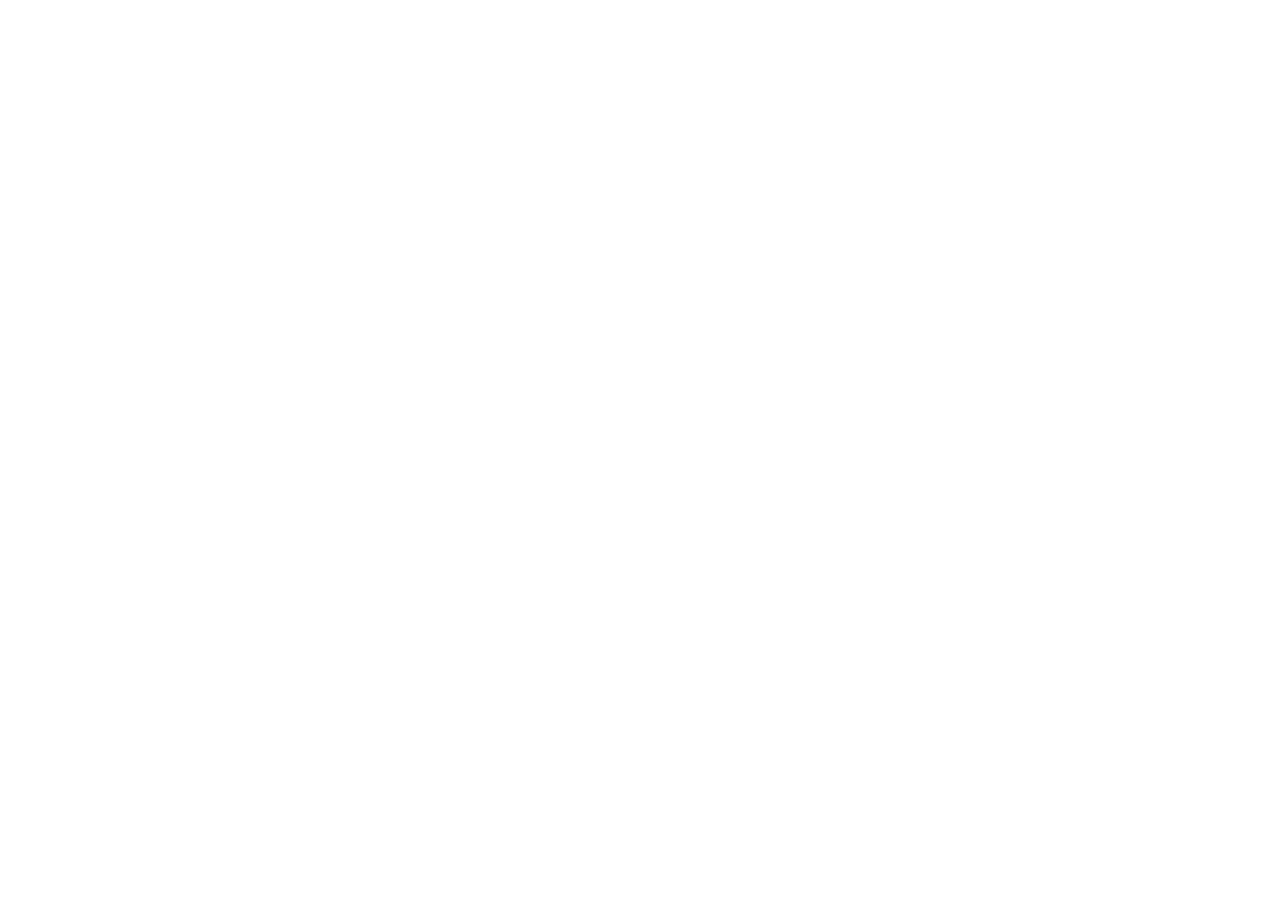
==== index.html @ 7c3a26f7 "start" ====
<!DOCTYPE html>
<html lang="en">
<head>
   <meta charset="UTF-8">
   <meta name="viewport" content="width=device-width, initial-scale=1.0">
   <title>Document</title>
</head>
<body>
   
</body>
</html>
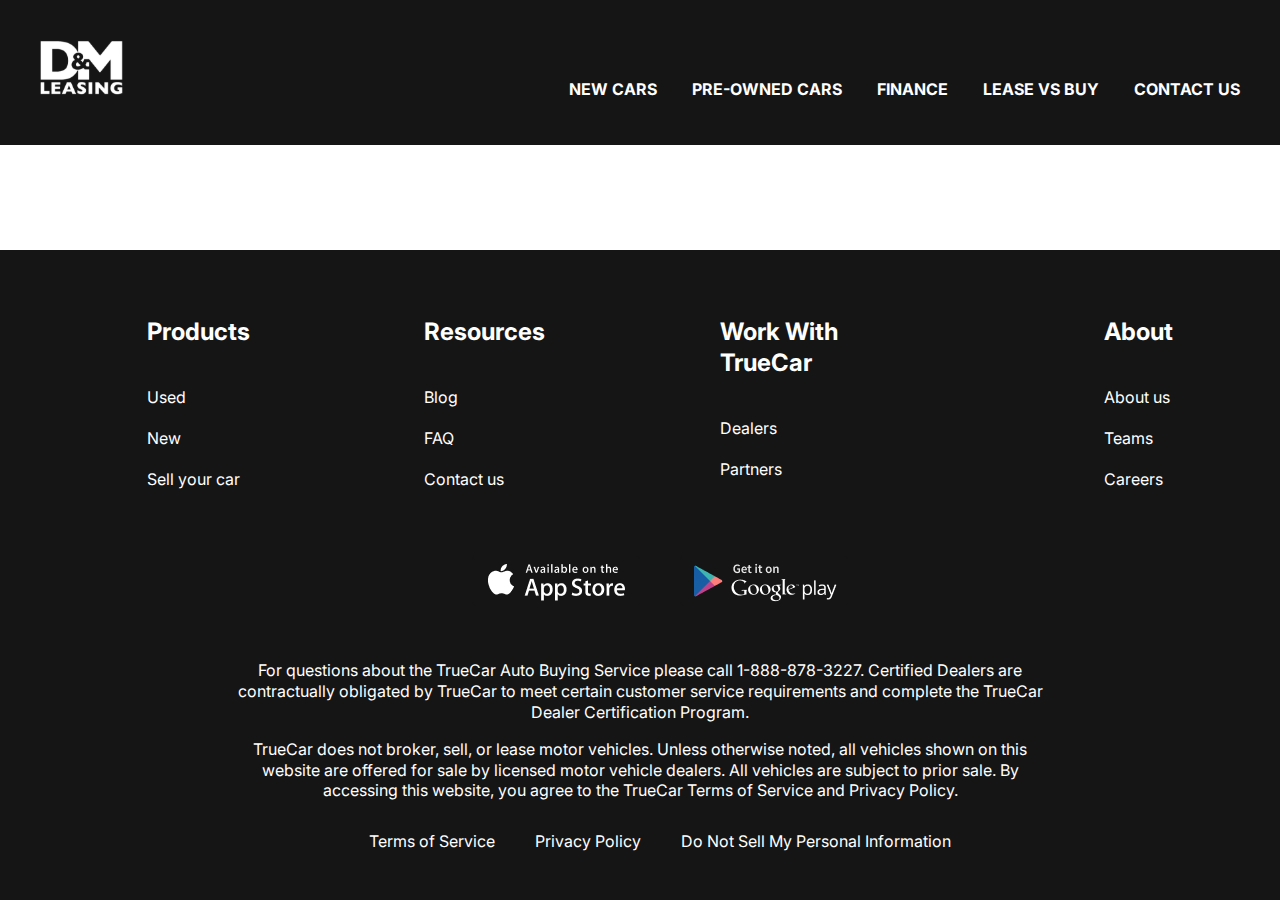
==== commit cb561e6d: "header and footer" ====
--- a/index.html
+++ b/index.html
@@ -3,9 +3,103 @@
 <head>
    <meta charset="UTF-8">
    <meta name="viewport" content="width=device-width, initial-scale=1.0">
-   <title>Document</title>
+   <link rel="preconnect" href="https://fonts.googleapis.com">
+<link rel="preconnect" href="https://fonts.gstatic.com" crossorigin>
+<link href="https://fonts.googleapis.com/css2?family=Inter:ital,opsz,wght@0,14..32,700;1,14..32,700&display=swap" rel="stylesheet">
+      <link rel="stylesheet" href="css/normalize.css">
+      <link rel="stylesheet" href="css/style.css">
+   <title>Car</title>
 </head>
 <body>
+
+   <div class="wrapper">
+      <header class="header header__main">
+         <div class="container">
+            <div class="header__inner">
+               <a href="#" class="logo">
+                  <img src="images/logo.svg" alt="" class="logo__img">
+               </a>
+               <nav class="menu">
+                  <ul class="menu__list">
+                     <li class="menu__list--item">
+                        <a href="" class="menu__list--link">NEW CARS</a>
+                     </li>
+                     <li class="menu__list--item">
+                        <a href="" class="menu__list--link">PRE-OWNED CARS</a>
+                     </li>
+                     <li class="menu__list--item">
+                        <a href="" class="menu__list--link">FINANCE</a>
+                     </li>
+                     <li class="menu__list--item">
+                        <a href="" class="menu__list--link">LEASE VS BUY</a>
+                     </li>
+                     <li class="menu__list--item">
+                        <a href="" class="menu__list--link">CONTACT US</a>
+                     </li>
+                  </ul>
+               </nav>
+            </div>
+         </div>
+      </header>
+      <main class="main"></main>
+      <footer class="footer">
+         <div class="container">
+            <nav class="footer__menu">
+               <ul class="footer__menu--list">
+                  <li class="footer__menu--item">
+                     <p class="footer__menu--title">Products</p>
+                  </li>
+                  <li class="footer__menu--item"><a href="" class="footer__menu--link">Used</a></li>
+                  <li class="footer__menu--item"><a href="" class="footer__menu--link">New</a></li>
+                  <li class="footer__menu--item"><a href="" class="footer__menu--link">Sell your car</a></li>
+               </ul>
+               <ul class="footer__menu--list">
+                  <li class="footer__menu--item"><p class="footer__menu--title">Resources</p></li>
+                  <li class="footer__menu--item"><a href="" class="footer__menu--link">Blog</a></li>
+                  <li class="footer__menu--item"><a href="" class="footer__menu--link">FAQ</a></li>
+                  <li class="footer__menu--item"><a href="" class="footer__menu--link">Contact us</a></li>
+               </ul>
+               <ul class="footer__menu--list">
+                  <li class="footer__menu--item">
+                     <p class="footer__menu--title">Work With TrueCar</p>
+                  </li>
+                  <li class="footer__menu--item"><a href="" class="footer__menu--link">Dealers</a></li>
+                  <li class="footer__menu--item"><a href="" class="footer__menu--link">Partners</a></li>
+               </ul>
+               <ul class="footer__menu--list">
+                  <li class="footer__menu--item"><p class="footer__menu--title">About</p></li>
+                  <li class="footer__menu--item"><a href="" class="footer__menu--link">About us</a></li>
+                  <li class="footer__menu--item"><a href="" class="footer__menu--link">Teams</a></li>
+                  <li class="footer__menu--item"><a href="" class="footer__menu--link">Careers</a></li>
+               </ul>
+            </nav>
+            <ul class="app__links">
+               <li class="app__item">
+                  <a href="" class="app__item--links">
+                     <img class="app__item--img" src="images/Aple.png" alt="">
+                  </a>
+               </li>
+               <li class="app__item">
+                  <a href="" class="app__item--links">
+                     <img class="app__item--img" src="images/GooglePlay.png" alt="">
+                  </a>
+               </li>
+            </ul>
+            <div class="footer__copy">
+               <p class="footer__copy--text">For questions about the TrueCar Auto Buying Service please call 1-888-878-3227.
+                  Certified Dealers are contractually obligated by TrueCar to meet certain customer service requirements and complete the TrueCar Dealer Certification Program.</p>
+               <p class="footer__copy--text">TrueCar does not broker, sell, or lease motor vehicles. Unless otherwise noted, all vehicles shown on this website are offered for sale by licensed motor vehicle dealers. All vehicles are subject to prior sale. By accessing this website, you agree to the TrueCar Terms of Service and Privacy Policy.</p>
+            </div>
+            <nav class="copy__nav">
+               <ul class="copy__nav--list">
+                  <li class="copy__nav--item"><a href="" class="nav__item--links">Terms of Service</a></li>
+                  <li class="copy__nav--item"><a href="" class="nav__item--links">Privacy Policy</a></li>
+                  <li class="copy__nav--item"><a href="" class="nav__item--links">Do Not Sell My Personal Information</a></li>
+               </ul>
+            </nav>
+         </div>
+      </footer>
+   </div>
    
 </body>
 </html>--- a/css/style.css
+++ b/css/style.css
@@ -0,0 +1,127 @@
+html {
+   box-sizing: border-box;
+}
+
+*,
+*::after,
+*::before {
+   box-sizing: inherit;
+}
+
+html,
+body {
+   height: 100%;
+}
+
+.wrapper{
+   min-height: 100%;
+   display: flex;
+   flex-direction: column;
+}
+
+a {
+   text-decoration: none;
+   color: inherit;
+}
+
+li {
+   list-style: none;
+}
+
+.header {
+   background-color: #151515;
+   /* background-image: url(../images/header.jpg);
+   height: 100vh; */
+}
+
+.header__main {
+/* background-color: transparent; */
+}
+
+.container {
+   max-width: 1220px;
+   margin: 0 auto;
+   padding: 0 10px;
+}
+
+body {
+   font-family: "Inter", serif;
+   font-size: 16px;
+   font-weight: 400;
+   line-height: 1.3;
+}
+
+.header__inner {
+   display: flex;
+   justify-content: space-between;
+   align-items: flex-end;
+   padding-top: 40px;
+   padding-bottom: 45px;
+}
+
+
+.menu__list {
+   display: flex;
+   gap: 35px;
+   margin-bottom: 0;
+
+}
+
+.menu__list--link {
+   color: #fff;
+   text-transform: uppercase;
+   font-weight: 700;
+
+}
+
+
+.footer{
+   background-color: #151515;
+   padding: 50px 0 32px;
+   color: #fff;
+}
+
+.footer__menu{
+   display: flex;
+   justify-content: space-around;
+   margin-bottom: 50px;
+}
+
+.footer__menu--list {
+   max-width: 250px;
+}
+
+.footer__menu--item + .footer__menu--item {
+padding-top: 20px;
+}
+
+.footer__menu--title{
+font-size: 24px;
+font-weight: 700;
+padding-bottom: 20px;
+margin: 0;
+}
+
+.app__links{
+   display: flex;
+   justify-content: center;
+   gap: 40px;
+   margin-bottom: 50px;
+}
+
+.footer__copy{
+   max-width: 806px;
+   margin: 0 auto 30px;
+   text-align: center;
+}
+
+.copy__nav--list{
+   display: flex;
+   justify-content: center;
+   gap: 40px;
+}
+
+.main{
+   flex-grow: 1;
+}
+
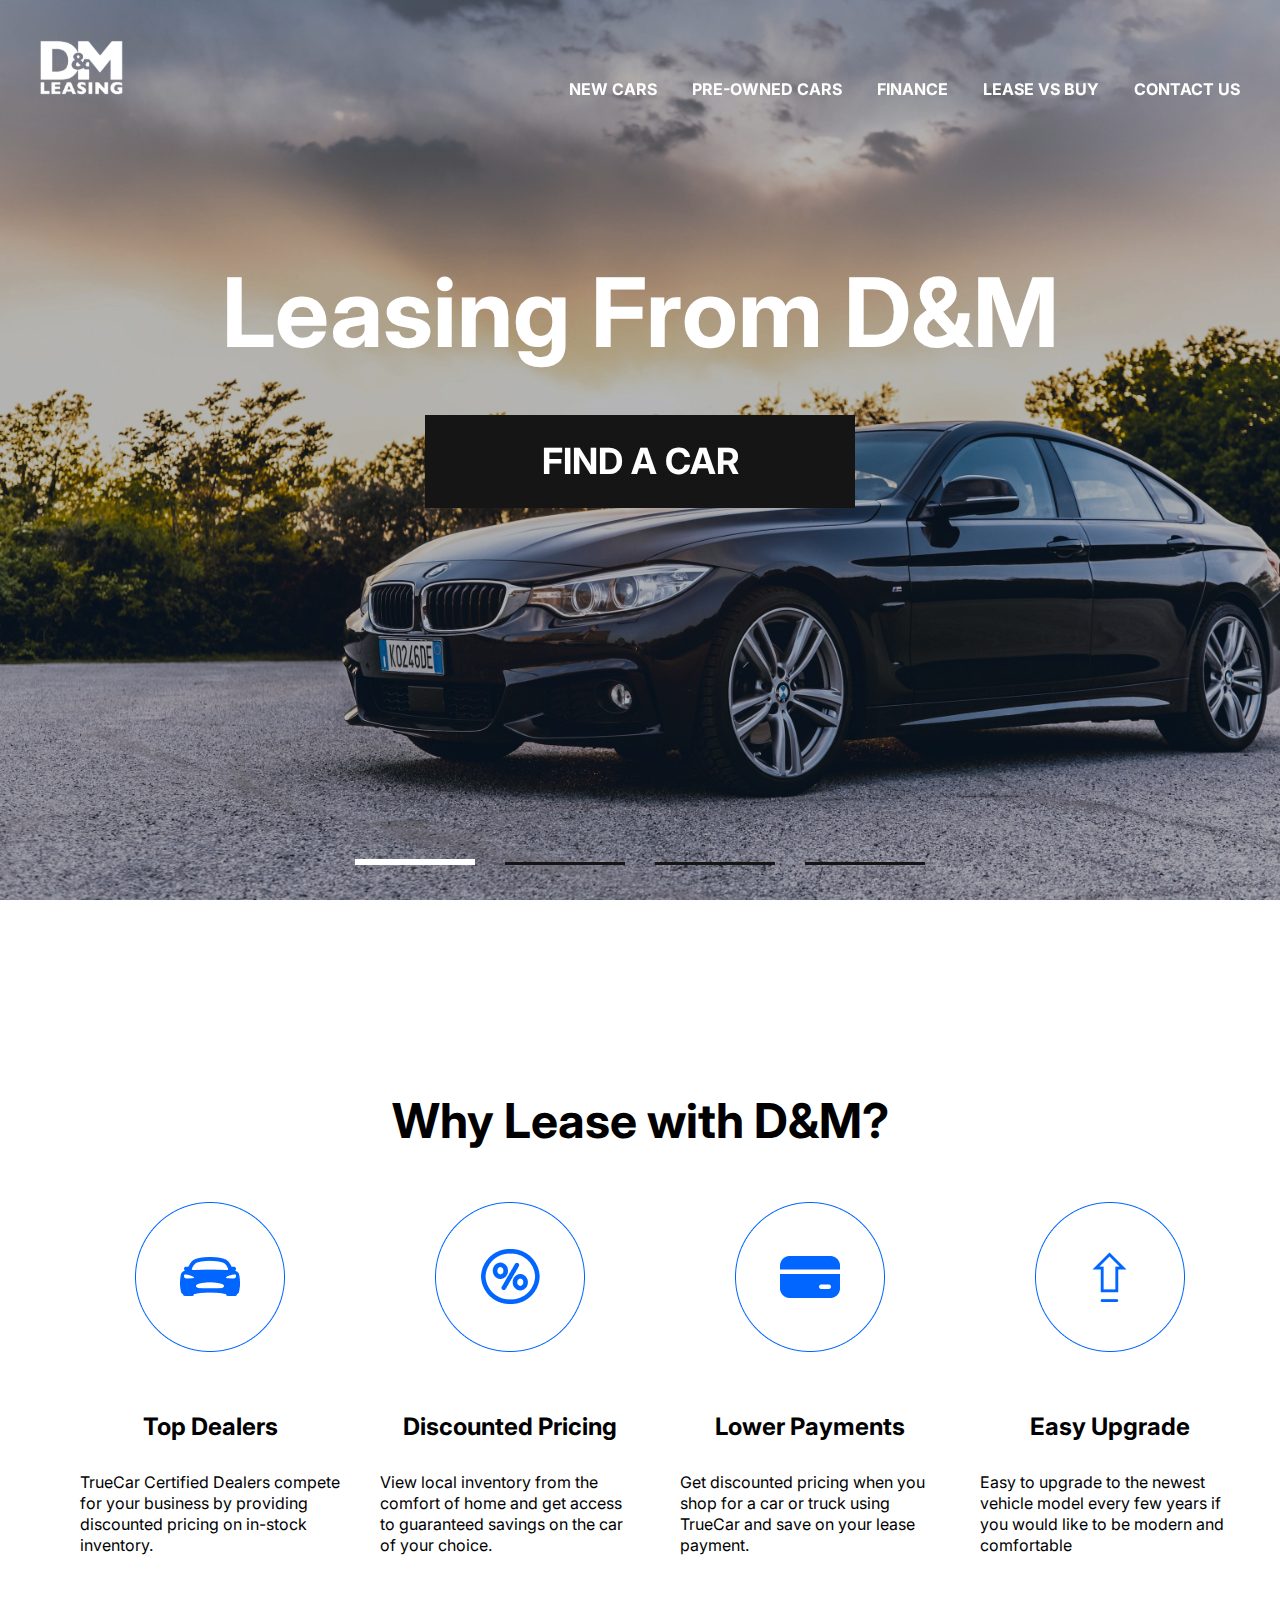
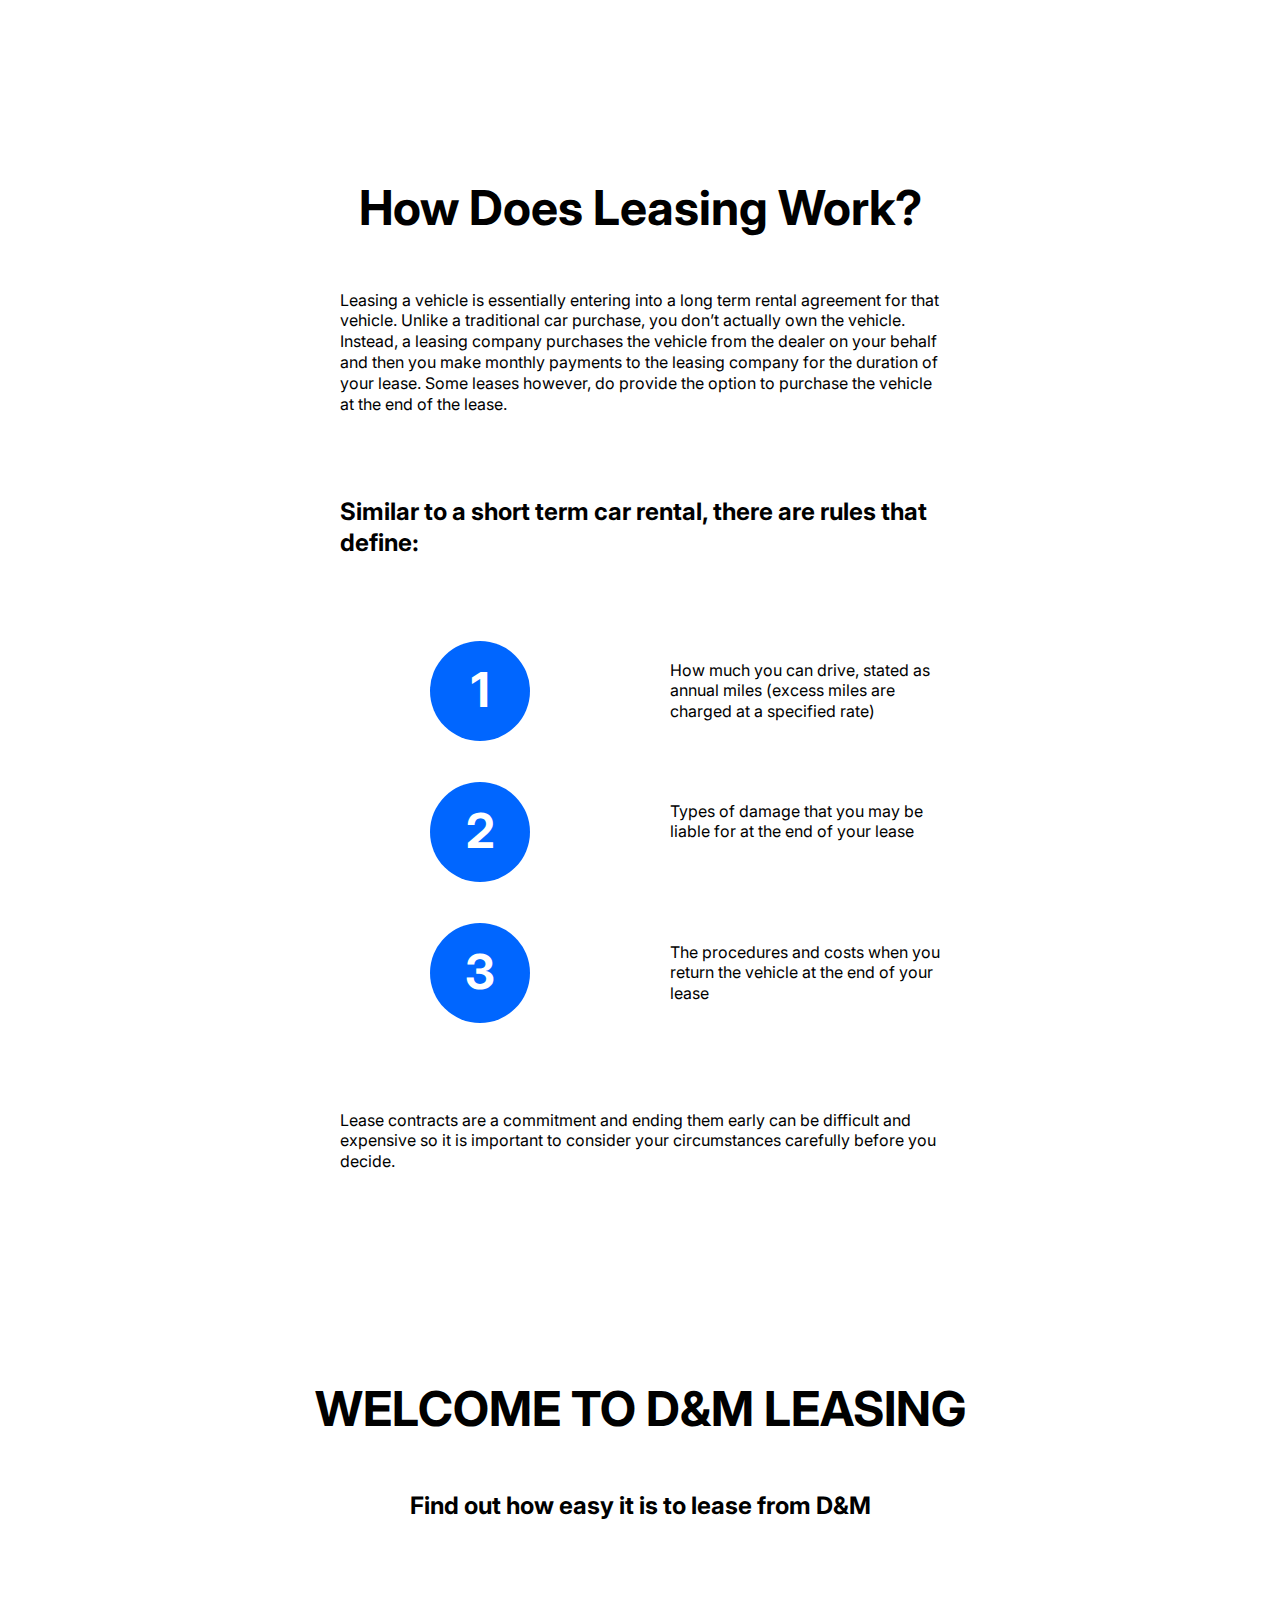
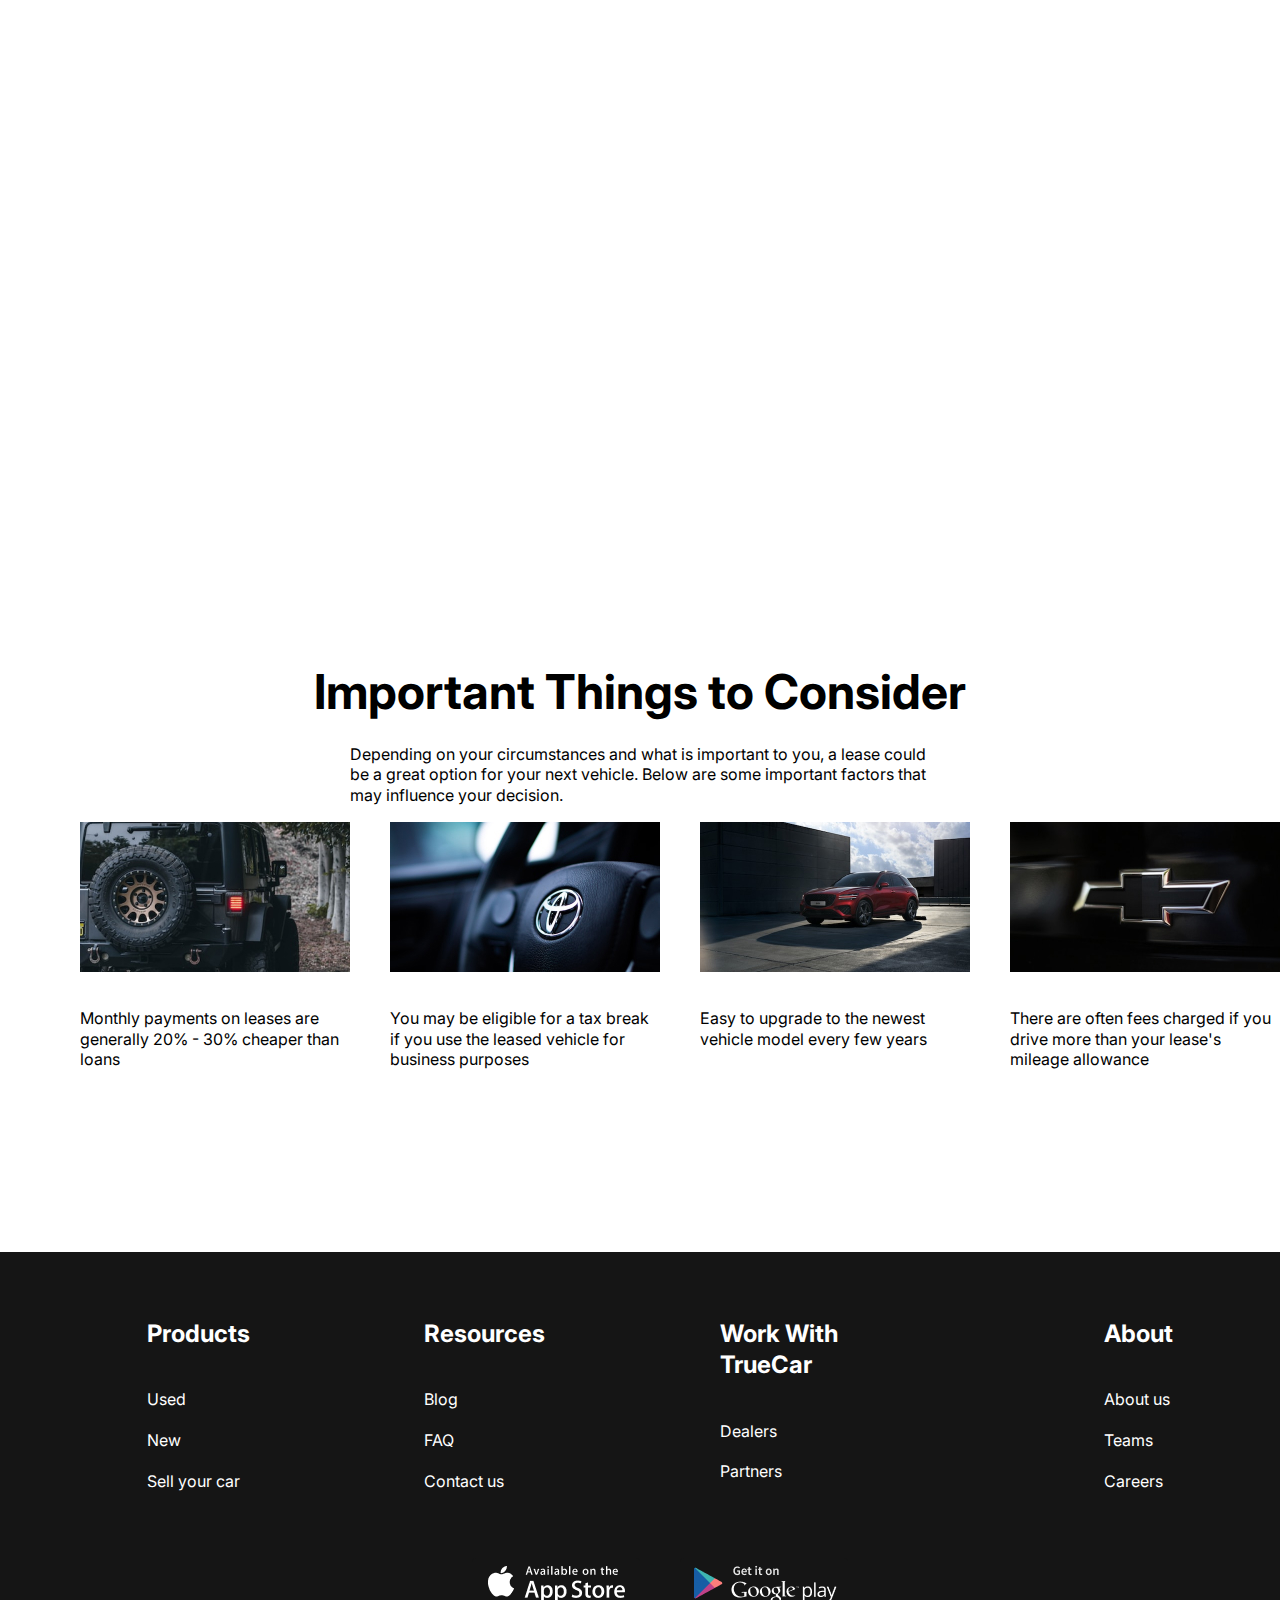
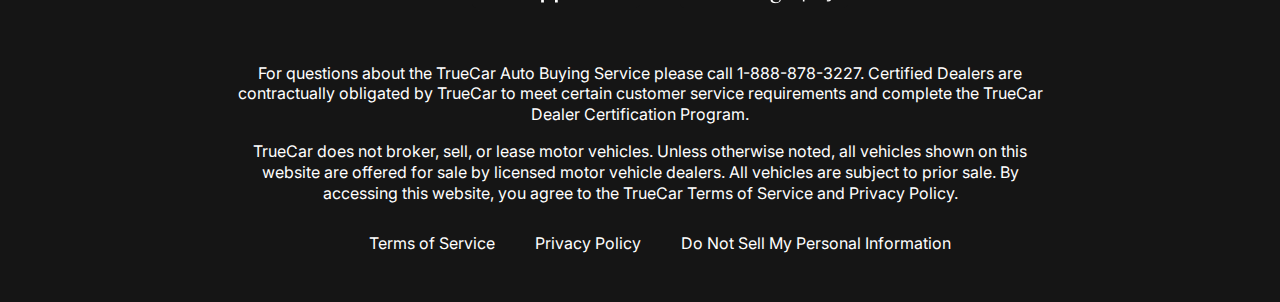
==== commit 504eda12: "add page contacts" ====
--- a/index.html
+++ b/index.html
@@ -5,10 +5,14 @@
    <meta name="viewport" content="width=device-width, initial-scale=1.0">
    <link rel="preconnect" href="https://fonts.googleapis.com">
 <link rel="preconnect" href="https://fonts.gstatic.com" crossorigin>
-<link href="https://fonts.googleapis.com/css2?family=Inter:ital,opsz,wght@0,14..32,700;1,14..32,700&display=swap" rel="stylesheet">
+<link href="https://fonts.googleapis.com/css2?family=Inter:ital,opsz,wght@0,14..32,100..900;1,14..32,100..900&display=swap" rel="stylesheet">
+<link
+  rel="stylesheet"
+  href="https://cdn.jsdelivr.net/npm/swiper@11/swiper-bundle.min.css"
+/>
       <link rel="stylesheet" href="css/normalize.css">
       <link rel="stylesheet" href="css/style.css">
-   <title>Car</title>
+   <title>Main</title>
 </head>
 <body>
 
@@ -22,7 +26,7 @@
                <nav class="menu">
                   <ul class="menu__list">
                      <li class="menu__list--item">
-                        <a href="" class="menu__list--link">NEW CARS</a>
+                        <a href="new__cars.html" class="menu__list--link">NEW CARS</a>
                      </li>
                      <li class="menu__list--item">
                         <a href="" class="menu__list--link">PRE-OWNED CARS</a>
@@ -34,14 +38,136 @@
                         <a href="" class="menu__list--link">LEASE VS BUY</a>
                      </li>
                      <li class="menu__list--item">
-                        <a href="" class="menu__list--link">CONTACT US</a>
+                        <a href="contacts.html" class="menu__list--link">CONTACT US</a>
                      </li>
                   </ul>
                </nav>
             </div>
          </div>
       </header>
-      <main class="main"></main>
+      <main class="main">
+         <section class="top">
+            <div class="container">
+               <h1 class="title">
+                  Leasing From D&M
+               </h1>
+               <a href="#" class="top__link">
+                  FIND A CAR
+               </a>
+            </div>
+         </section>
+         <div class="slider">
+            <div class="swiper">
+               <div class="swiper-wrapper">
+                  <div class="swiper-slide" style="background-image: url(images/header.jpg);"></div>
+                  <!-- фото котре змінюється потрібно прописувати в html -->
+                  <div class="swiper-slide" style="background-image: url(images/car.png);"></div>
+                  <div class="swiper-slide" style="background-image: url(images/header.jpg);"></div>
+                  <div class="swiper-slide" style="background-image: url(images/car.png);"></div>
+               
+               </div>
+               <div class="swiper-pagination"></div>
+            </div>          
+         </div>
+
+         <section class="why-lease">
+            <div class="container">
+               <h2 class="section-title">Why Lease with D&M?</h2>
+               <ul class="why-lease__list">
+                  <li class="why-lease__item">
+                     <img src="images/Group 1.png" alt="" class="why-lease__img">
+                  <h3 class="why-lease__item--title">Top Dealers</h3>
+                  <p class="why-lease__item--text">
+                     TrueCar Certified Dealers compete for your business by providing discounted pricing on in-stock inventory.
+                  </p>
+                  </li>
+                  <li class="why-lease__item">
+                     <img src="images/Group 2.png" alt="" class="why-lease__img">
+                     <h3 class="why-lease__item--title">Discounted Pricing</h3>
+                     <p class="why-lease__item--text">
+                        View local inventory from the comfort of home and get access to guaranteed savings on the car of your choice.
+                     </p>
+                  </li>
+                  <li class="why-lease__item">
+                     <img src="images/Group 3.png" alt="" class="why-lease__img">
+                     <h3 class="why-lease__item--title">Lower Payments</h3>
+                     <p class="why-lease__item--text">Get discounted pricing when you shop for a car or truck using TrueCar and save on your lease payment.</p>
+                  </li>
+                  <li class="why-lease__item">
+                     <img src="images/Group 4.png" alt="" class="why-lease__img">
+                     <h3 class="why-lease__item--title">
+                        Easy Upgrade
+                     </h3>
+                     <p class="why-lease__item--text">
+                        Easy to upgrade to the newest vehicle model every few years if you would like to be modern and comfortable
+                     </p>
+                  </li>
+               </ul>
+            </div>
+         </section>
+
+         <section class="how-does">
+            <div class="container">
+               <div class="how-does__inner">
+               <h2 class="section-title">How Does Leasing Work?</h2>
+
+               <p class="how-does__text">
+                  Leasing a vehicle is essentially entering into a long term rental agreement for that vehicle. Unlike a traditional car purchase, you don’t actually own the vehicle. Instead, a leasing company purchases the vehicle from the dealer on your behalf and then you make monthly payments to the leasing company for the duration of your lease. Some leases however, do provide the option to purchase the vehicle at the end of the lease.
+               </p>
+               <h4 class="how-does__title">Similar to a short term car rental, there are rules that define:</h4>
+
+               <ol class="how-does__list">
+                  <li class="how-does__item">How much you can drive, stated as annual miles (excess miles are charged at a specified rate)</li>
+                  <li class="how-does__item">Types of damage that you may be liable for at the end of your lease</li>
+                  <li class="how-does__item">The procedures and costs when you return the vehicle at the end of your lease</li>
+               </ol>
+
+               <p class="how-does__text">
+                  Lease contracts are a commitment and ending them early can be difficult and expensive so it is important to consider your circumstances carefully before you decide.
+               </p>
+               </div>
+            </div>
+         </section>
+         <section class="video">
+            <div class="container">
+               <h2 class="section-title video__title">WELCOME TO D&M LEASING</h2>
+               <p class="video-text">Find out how easy it is to lease from D&M</p>
+
+               <iframe class="video-content" width="1000" height="500" src="https://www.youtube.com/embed/_bWCHueljcc?si=oymA93iZNnNfNO99&amp;controls=0" title="YouTube video player" frameborder="0" allow="accelerometer; autoplay; clipboard-write; encrypted-media; gyroscope; picture-in-picture; web-share" referrerpolicy="strict-origin-when-cross-origin" allowfullscreen></iframe>
+            </div>
+         </section>
+         <section class="important">
+            <div class="container">
+               <h2 class="section-title important__title">Important Things to Consider
+               </h2>
+               <p class="important__text">
+                  Depending on your circumstances and what is important to you, a lease could be a great option for your next vehicle. Below are some important factors that may influence your decision.
+               </p>
+
+               <ul class="important__list">
+                  <li class="important__item">
+                     <img src="images/Rectangle 1.jpg" alt="" class="important__item-img">
+                     <p class="important__item-text">Monthly payments on leases are generally 20% - 30% cheaper than loans</p>
+                  </li>
+                  <li class="important__item">
+                     <img src="images/Rectangle 2.jpg" alt="" class="important__item-img">
+                     <p class="important__item-text">You may be eligible for a tax break if you use the leased vehicle for business purposes</p>
+                  </li>
+                  <li class="important__item">
+                     <img src="images/Rectangle 3.jpg" alt="" class="important__item-img">
+                     <p class="important__item-text">Easy to upgrade to the newest vehicle model every few years</p>
+                  </li>
+                  <li class="important__item">
+                     <img src="images/Rectangle 4.jpg" alt="" class="important__item-img">
+                     <p class="important__item-text">There are often fees charged if you drive more than your lease's mileage allowance</p>
+                  </li>
+
+               </ul>
+
+            
+            </div>
+         </section>
+      </main>
       <footer class="footer">
          <div class="container">
             <nav class="footer__menu">
@@ -100,6 +226,7 @@
          </div>
       </footer>
    </div>
-   
+   <script src="https://cdn.jsdelivr.net/npm/swiper@11/swiper-bundle.min.js"></script>
+   <script src="js/main.js"></script>
 </body>
 </html>--- a/css/style.css
+++ b/css/style.css
@@ -13,12 +13,13 @@
    height: 100%;
 }
 
-.wrapper{
+.wrapper {
    min-height: 100%;
    display: flex;
    flex-direction: column;
 }
 
+/* приклепляемо фуутер внизу */
 a {
    text-decoration: none;
    color: inherit;
@@ -28,14 +29,23 @@
    list-style: none;
 }
 
+.section-title {
+   margin-bottom: 50px;
+   font-size: 48px;
+   font-weight: 700;
+   text-align: center;
+}
+
 .header {
    background-color: #151515;
-   /* background-image: url(../images/header.jpg);
-   height: 100vh; */
 }
 
 .header__main {
-/* background-color: transparent; */
+   background-color: transparent;
+   position: absolute;
+   z-index: 10;
+   left: 0;
+   right: 0;
 }
 
 .container {
@@ -75,13 +85,13 @@
 }
 
 
-.footer{
+.footer {
    background-color: #151515;
    padding: 50px 0 32px;
    color: #fff;
 }
 
-.footer__menu{
+.footer__menu {
    display: flex;
    justify-content: space-around;
    margin-bottom: 50px;
@@ -91,37 +101,348 @@
    max-width: 250px;
 }
 
-.footer__menu--item + .footer__menu--item {
-padding-top: 20px;
-}
-
-.footer__menu--title{
-font-size: 24px;
-font-weight: 700;
-padding-bottom: 20px;
-margin: 0;
-}
-
-.app__links{
+.footer__menu--item+.footer__menu--item {
+   padding-top: 20px;
+}
+
+.footer__menu--title {
+   font-size: 24px;
+   font-weight: 700;
+   padding-bottom: 20px;
+   margin: 0;
+}
+
+.app__links {
    display: flex;
    justify-content: center;
    gap: 40px;
    margin-bottom: 50px;
 }
 
-.footer__copy{
+.footer__copy {
    max-width: 806px;
    margin: 0 auto 30px;
    text-align: center;
 }
 
-.copy__nav--list{
+.copy__nav--list {
    display: flex;
    justify-content: center;
    gap: 40px;
 }
 
-.main{
+.main {
    flex-grow: 1;
 }
 
+/* щоб меин максимально розтягнувся */
+
+.top {
+   color: #fff;
+   text-align: center;
+   padding-top: 250px;
+   padding-bottom: 50px;
+   position: absolute;
+   z-index: 5;
+   left: 0;
+   right: 0;
+
+}
+
+.title {
+   margin: 0;
+   padding-bottom: 40px;
+   font-size: 96px;
+   font-weight: 700;
+}
+
+.top__link {
+   background-color: #151515;
+   padding: 23px;
+   max-width: 430px;
+   width: 100%;
+   display: inline-block;
+   /* виглядає як строкова застосовуємо стилі як для блочного */
+   text-transform: uppercase;
+   font-size: 36px;
+   font-weight: 700;
+}
+
+.swiper::after {
+   content: '';
+   background: rgba(21, 21, 21, .3);
+   position: absolute;
+   z-index: 5;
+   left: 0;
+   right: 0;
+   bottom: 0;
+   top: 0;
+}
+
+
+.swiper-slide {
+   background-repeat: no-repeat;
+   background-size: cover;
+   background-position: center;
+   height: 100vh;
+}
+
+.swiper-pagination-bullet {
+   width: 120px;
+   height: 3px;
+   background-color: #151515;
+   border-radius: 0;
+   opacity: 1;
+   margin: 0 15px !important;
+}
+
+.swiper-pagination-bullets.swiper-pagination-horizontal {
+   bottom: 30px;
+}
+
+.swiper-pagination-bullet-active {
+   height: 6px;
+   background-color: #fff;
+
+}
+
+
+.why-lease {
+   padding: 150px 0;
+}
+
+.why-lease__list {
+   display: grid;
+   grid-template-columns: repeat(4, 1fr);
+   gap: 40px;
+   text-align: center;
+}
+
+.why-lease__img {
+   margin-bottom: 30px;
+}
+
+.why-lease__item--title {
+   margin-bottom: 30px;
+   font-size: 24px;
+   font-weight: 700;
+
+}
+
+.why-lease__item--text {
+   text-align: left;
+}
+
+.how-does {
+   padding-bottom: 150px;
+}
+
+.how-does__inner {
+   max-width: 600px;
+   margin: 0 auto;
+}
+
+.how-does__title {
+   font-size: 24px;
+   font-weight: 700;
+   padding-top: 50px;
+}
+
+.how-does__list {
+   padding: 50px 0 70px;
+   counter-reset: myCounter;
+}
+
+.how-does__item {
+   list-style: none;
+   width: 270px;
+   position: relative;
+   margin-left: auto;
+   box-sizing: content-box;
+   padding: 19px 0 19px 240px;
+   min-height: 63px;
+
+}
+
+.how-does__item+.how-does__item {
+   margin-top: 40px;
+}
+
+.how-does__item::before {
+   counter-increment: myCounter;
+   content: counter(myCounter);
+   display: flex;
+   justify-content: center;
+   align-items: center;
+   background-color: #0066FF;
+   font-size: 48px;
+   font-weight: 700;
+   width: 100px;
+   height: 100px;
+   border-radius: 50%;
+   color: #fff;
+   position: absolute;
+   left: 0;
+   top: 0;
+}
+
+.video {
+   padding-bottom: 150px;
+}
+
+.video-text {
+   font-size: 24px;
+   font-weight: 700;
+   margin-bottom: 50px;
+   text-align: center;
+}
+
+.video-content {
+   margin: 0 auto;
+   display: block;
+}
+
+.important{
+   padding-bottom: 150px;
+}
+
+.important__title{
+margin-bottom: 20px;
+}
+
+.important__text {
+   margin: 0 auto;
+   max-width: 580px;
+}
+
+.important__list {
+   display: grid;
+   grid-template-columns: repeat(4, 1fr);
+   gap: 40px;
+}
+
+.important__item-img {
+   margin-bottom: 15px;
+}
+
+.contacts {
+   padding: 100px 0 150px;
+
+}
+
+.contacts-title{
+   margin-bottom: 20px;
+}
+
+.contacts-text{
+   text-align: center;
+   font-weight: 700;
+   font-size: 24px;
+   margin-bottom: 50px;
+   padding: 0 100px;
+}
+
+
+.form{
+   max-width: 580px;
+   margin: 0 auto;
+   display: flex;
+   justify-content: space-between;
+   flex-wrap: wrap;
+}
+
+.input {
+   width: 270px;
+   padding: 18px 20px;
+   display: inline-block;
+   border: 1px solid #0066FF;
+   margin-bottom: 50px;
+   font-family: "Inter", serif;
+   font-size: 16px;
+   font-weight: 400;
+   line-height: 1.3;
+   color:#000;
+   opacity: .5;
+}
+
+.input::placeholder,
+.form__textarea::placeholder {
+   font-family: "Inter", serif;
+   font-size: 16px;
+   font-weight: 400;
+   line-height: 1.3;
+   color:#000;
+   opacity: .5;
+}
+
+.form__textarea {
+   width: 100%;
+   resize: none; 
+   /*  */
+   padding: 28px 20px;
+   height: 290px;
+   border: 1px solid #0066FF;
+   font-family: "Inter", serif;
+   font-size: 16px;
+   font-weight: 400;
+   line-height: 1.3;
+   color:#000;
+   opacity: .5;
+   margin-bottom: 50px;
+}
+
+
+.form__btn {
+   text-transform: uppercase;
+   color: #fff;
+   background-color: #151515;
+   font-family: "Inter", serif;
+   font-size: 16px;
+   font-weight: 400;
+   padding: 13px 61px;
+   margin: 0 auto;
+}
+
+.blog {
+   padding-bottom: 150px;
+}
+
+.blog__items {
+   display: grid;
+   grid-template-columns: repeat(2, 1fr);
+   gap: 40px;
+}
+
+.blog__item{
+   display: flex;
+   justify-content: space-between;
+   flex-wrap: wrap;
+   align-items: center;
+   margin-bottom: 70px;
+}
+
+.blog__img {
+   margin-bottom: 30px;
+   width: 100%;
+}
+
+.blog__item-title{
+   flex-basis: 446px;
+   font-size: 24px;
+   font-weight: 700;
+}
+
+
+.blog__item-link{
+ color: #fff;
+ background-color: #0066FF;
+ padding: 4px 20px;
+}
+
+.blog__btn {
+   padding: 13px;
+   width: 225px;
+   margin: 0 auto;
+   text-align: center;
+   display: block;
+}
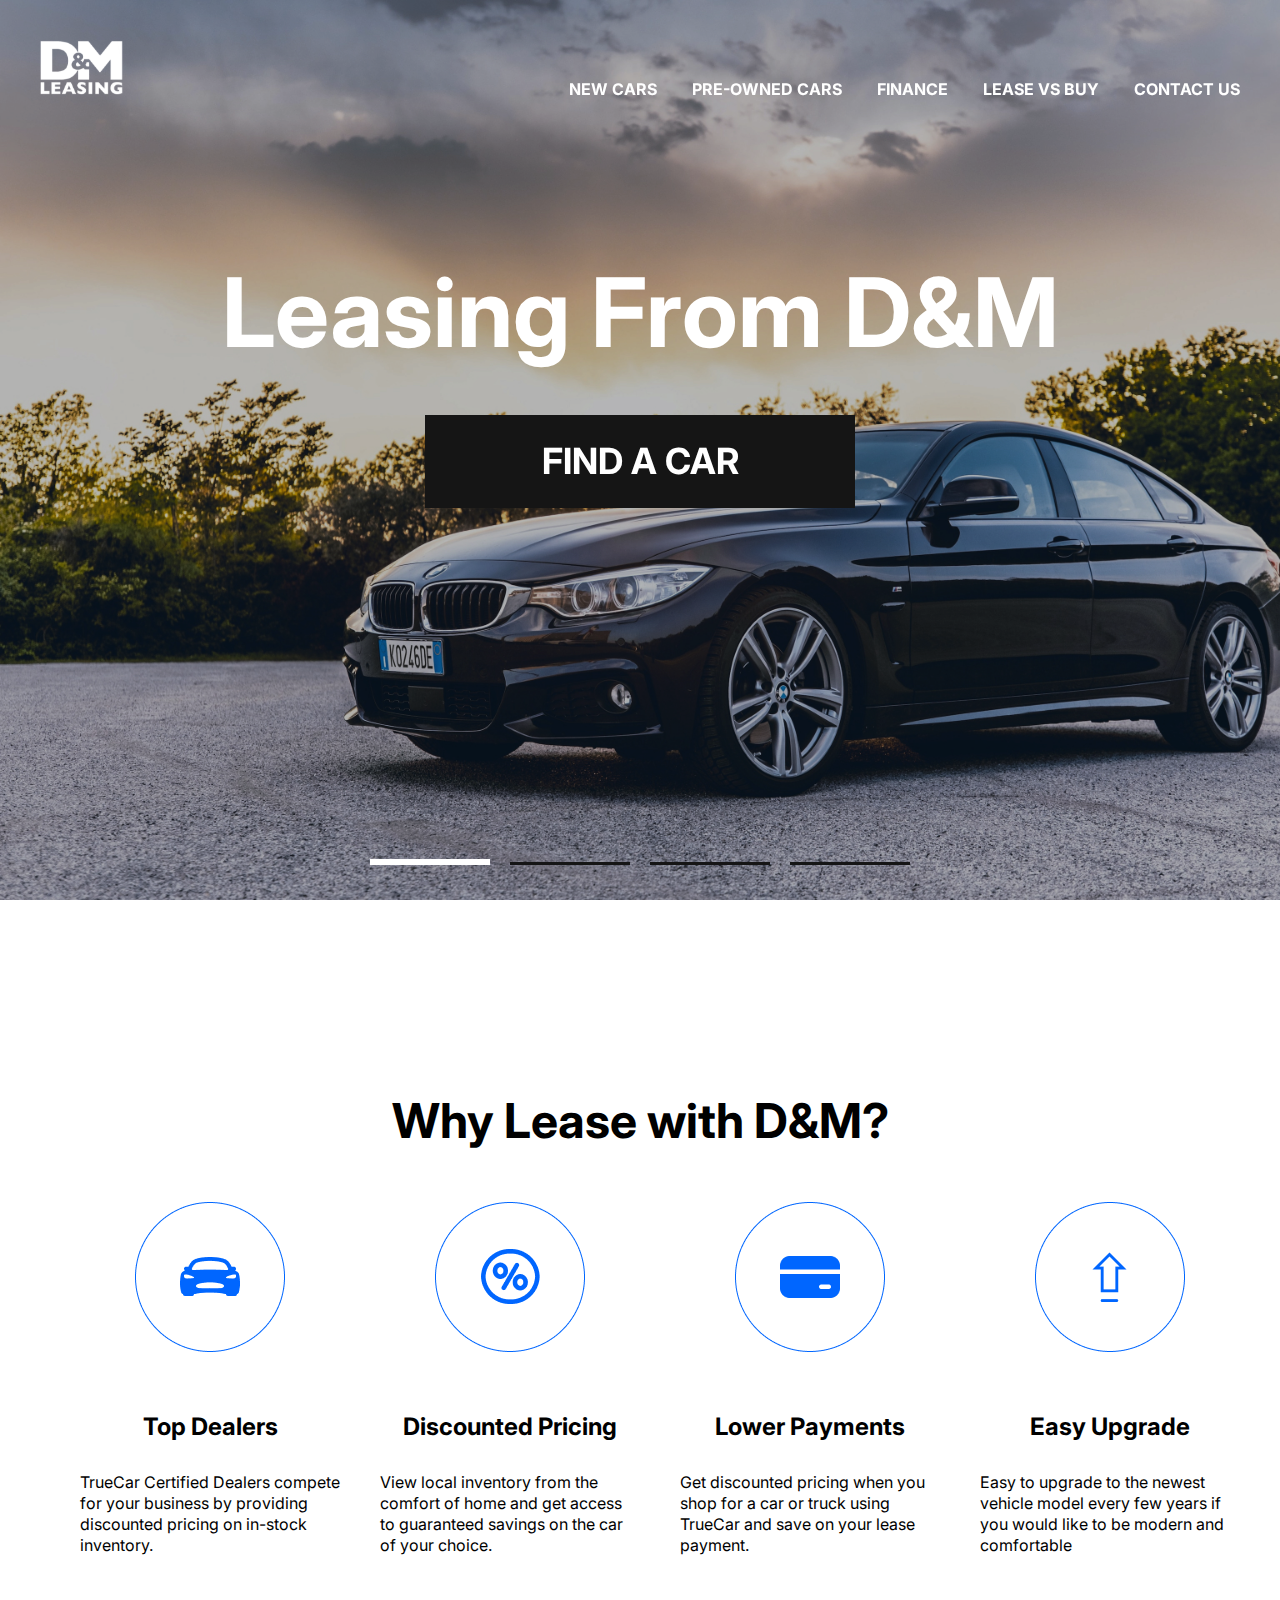
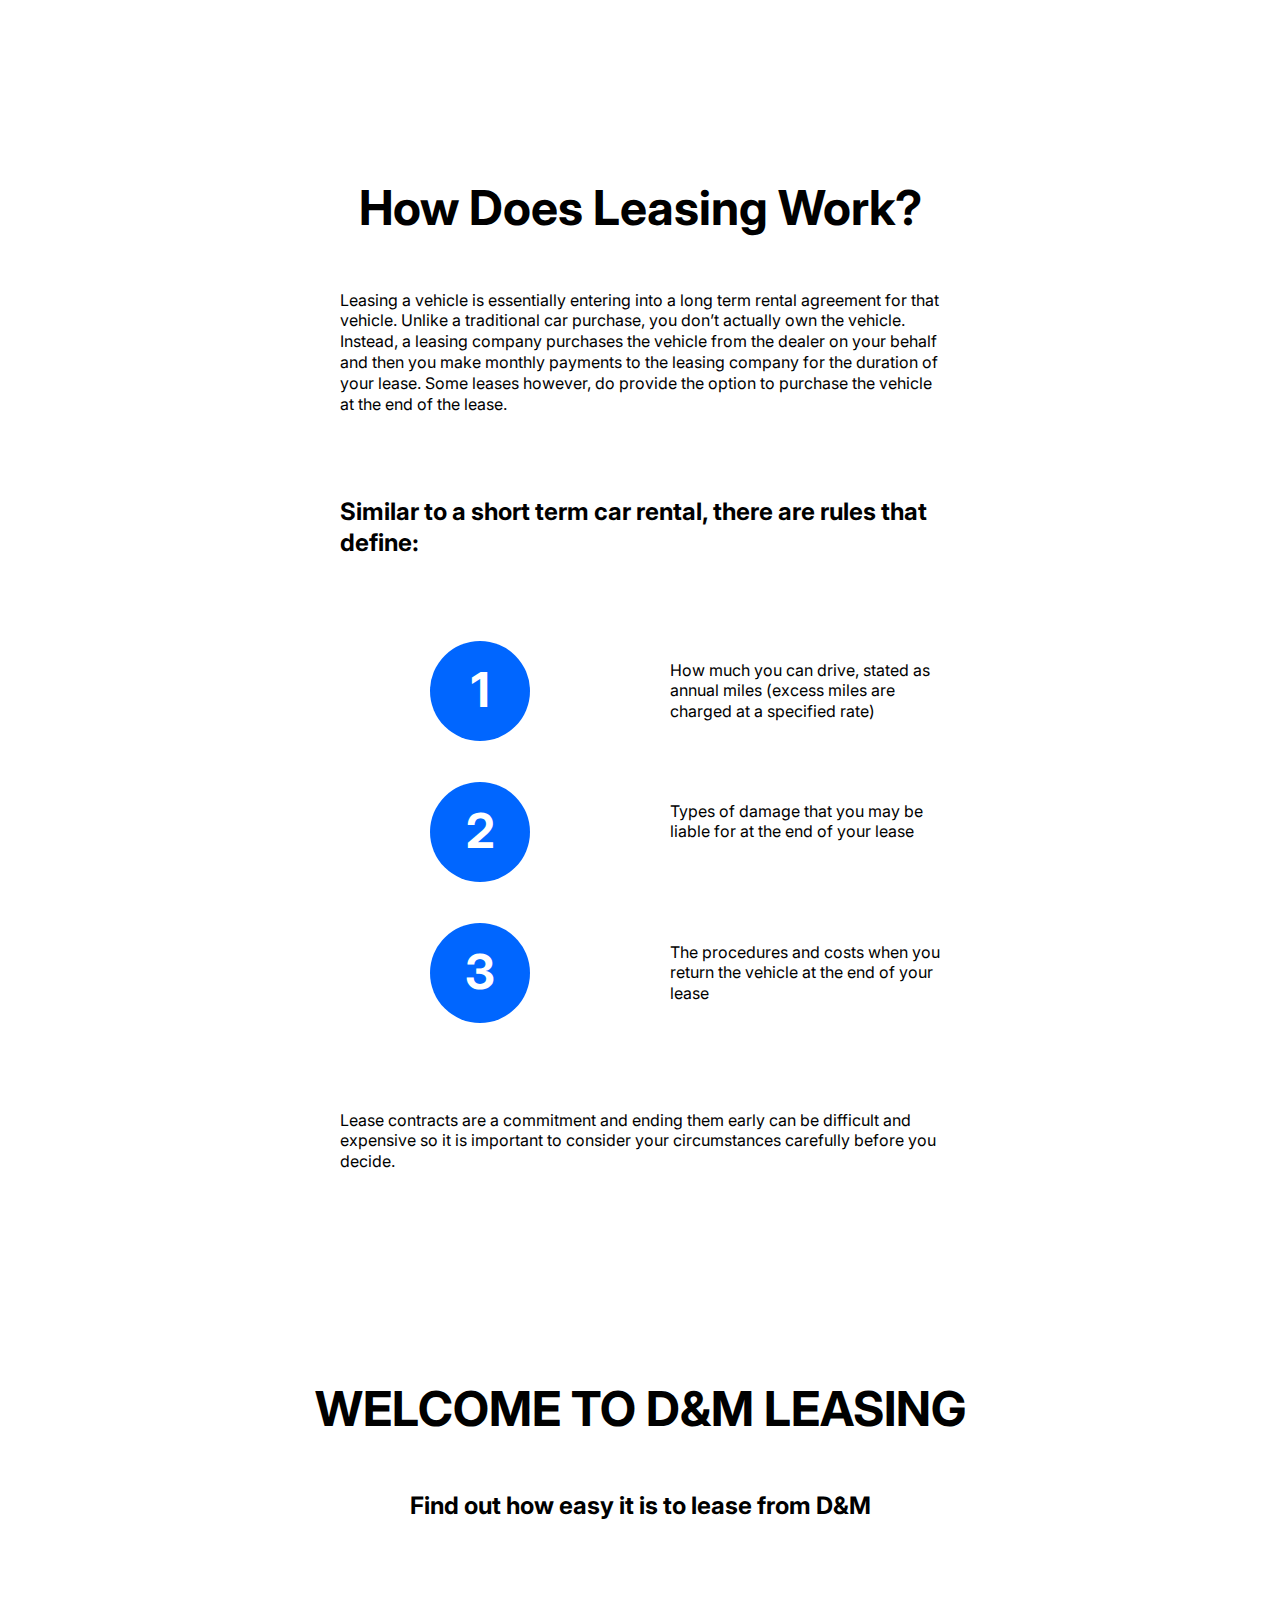
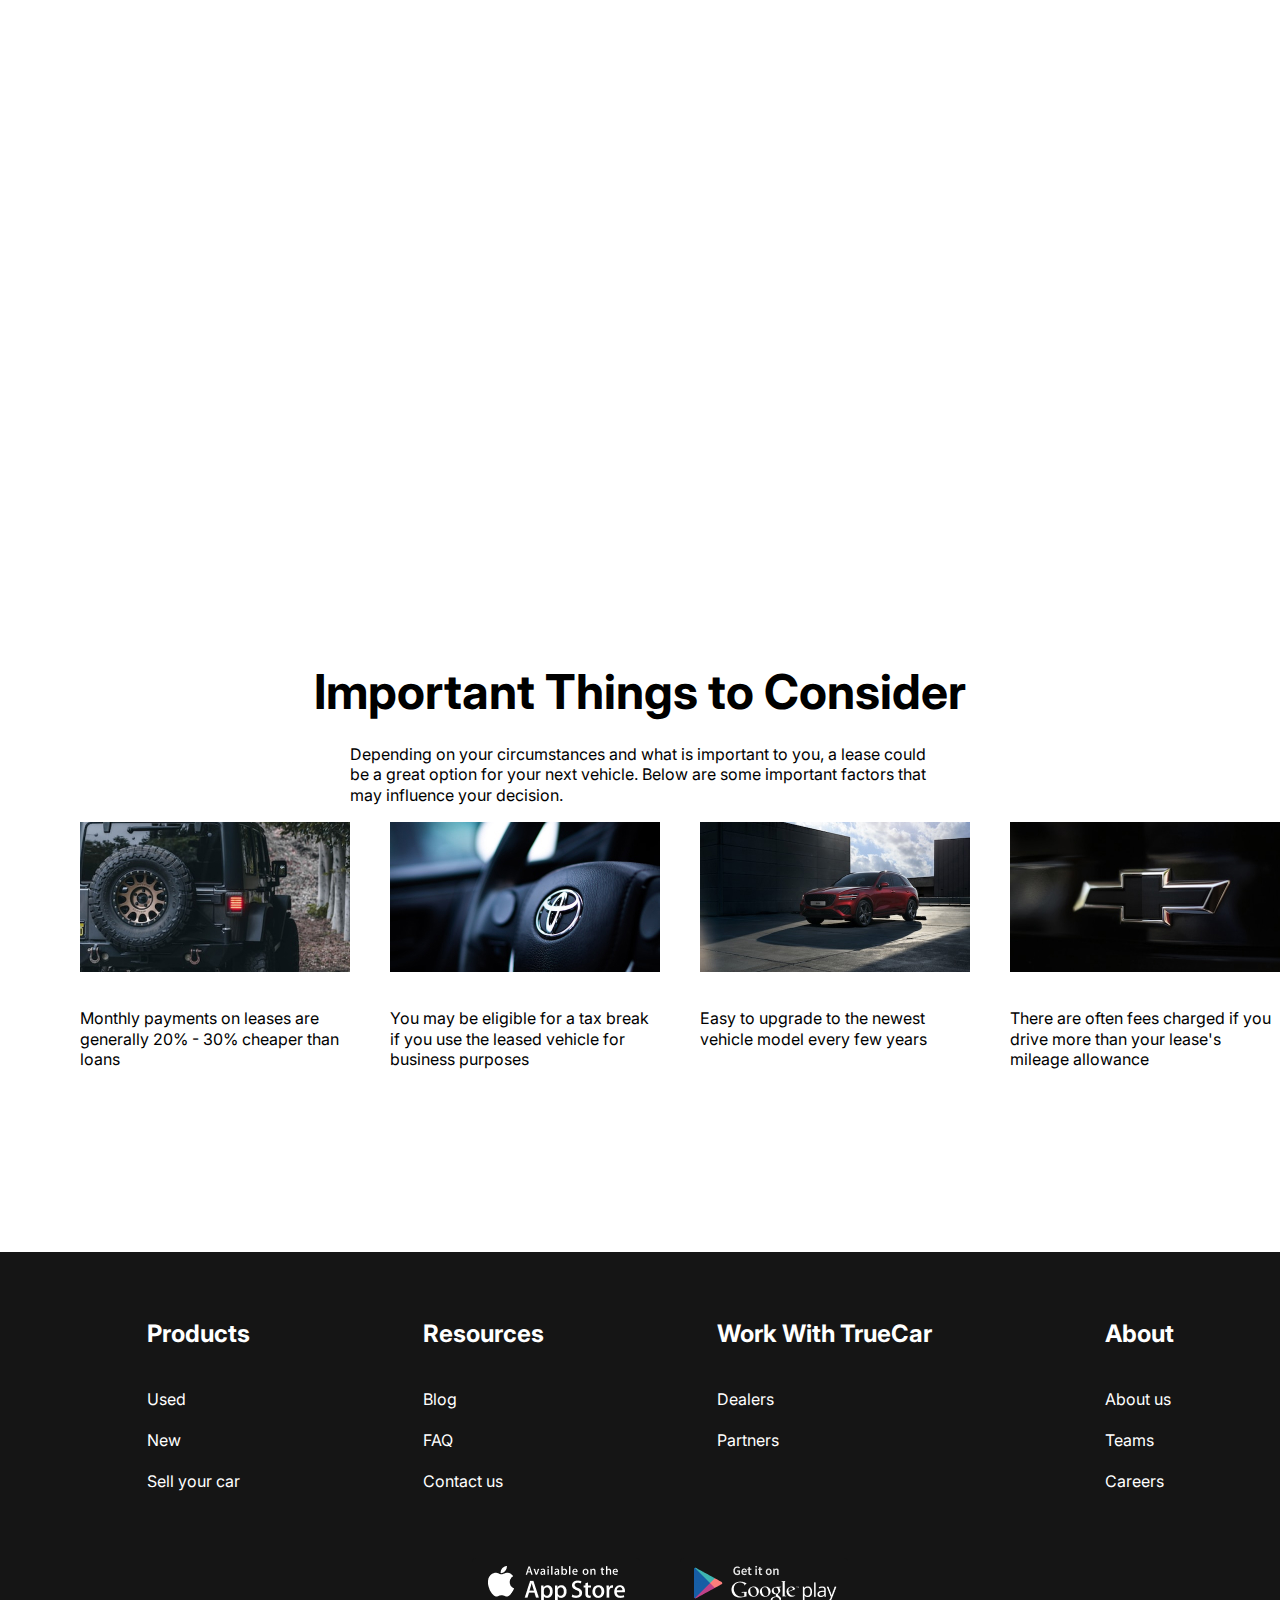
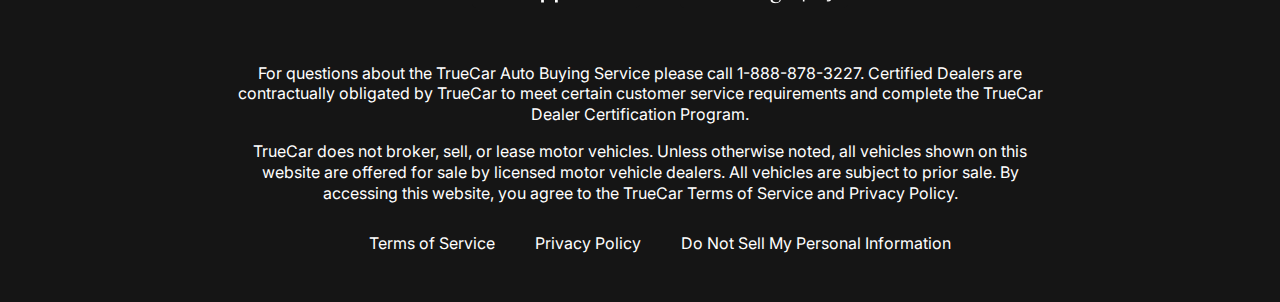
==== commit 0ea7185d: "add @media and burger-menu" ====
--- a/index.html
+++ b/index.html
@@ -15,7 +15,6 @@
    <title>Main</title>
 </head>
 <body>
-
    <div class="wrapper">
       <header class="header header__main">
          <div class="container">
@@ -23,7 +22,13 @@
                <a href="#" class="logo">
                   <img src="images/logo.svg" alt="" class="logo__img">
                </a>
+               
                <nav class="menu">
+                  <button class="menu__btn">
+                     <span></span>
+                     <span></span>
+                     <span></span>
+                  </button>
                   <ul class="menu__list">
                      <li class="menu__list--item">
                         <a href="new__cars.html" class="menu__list--link">NEW CARS</a>
--- a/css/style.css
+++ b/css/style.css
@@ -98,7 +98,7 @@
 }
 
 .footer__menu--list {
-   max-width: 250px;
+   max-width: 258px;
 }
 
 .footer__menu--item+.footer__menu--item {
@@ -193,7 +193,12 @@
    background-color: #151515;
    border-radius: 0;
    opacity: 1;
-   margin: 0 15px !important;
+}
+
+
+.swiper-horizontal>.swiper-pagination-bullets .swiper-pagination-bullet, .swiper-pagination-horizontal.swiper-pagination-bullets .swiper-pagination-bullet {
+   margin: 0 10px ;
+
 }
 
 .swiper-pagination-bullets.swiper-pagination-horizontal {
@@ -302,12 +307,12 @@
    display: block;
 }
 
-.important{
+.important {
    padding-bottom: 150px;
 }
 
-.important__title{
-margin-bottom: 20px;
+.important__title {
+   margin-bottom: 20px;
 }
 
 .important__text {
@@ -330,11 +335,11 @@
 
 }
 
-.contacts-title{
+.contacts-title {
    margin-bottom: 20px;
 }
 
-.contacts-text{
+.contacts-text {
    text-align: center;
    font-weight: 700;
    font-size: 24px;
@@ -343,7 +348,7 @@
 }
 
 
-.form{
+.form {
    max-width: 580px;
    margin: 0 auto;
    display: flex;
@@ -361,7 +366,7 @@
    font-size: 16px;
    font-weight: 400;
    line-height: 1.3;
-   color:#000;
+   color: #000;
    opacity: .5;
 }
 
@@ -371,13 +376,13 @@
    font-size: 16px;
    font-weight: 400;
    line-height: 1.3;
-   color:#000;
+   color: #000;
    opacity: .5;
 }
 
 .form__textarea {
    width: 100%;
-   resize: none; 
+   resize: none;
    /*  */
    padding: 28px 20px;
    height: 290px;
@@ -386,7 +391,7 @@
    font-size: 16px;
    font-weight: 400;
    line-height: 1.3;
-   color:#000;
+   color: #000;
    opacity: .5;
    margin-bottom: 50px;
 }
@@ -413,7 +418,7 @@
    gap: 40px;
 }
 
-.blog__item{
+.blog__item {
    display: flex;
    justify-content: space-between;
    flex-wrap: wrap;
@@ -426,17 +431,17 @@
    width: 100%;
 }
 
-.blog__item-title{
+.blog__item-title {
    flex-basis: 446px;
    font-size: 24px;
    font-weight: 700;
 }
 
 
-.blog__item-link{
- color: #fff;
- background-color: #0066FF;
- padding: 4px 20px;
+.blog__item-link {
+   color: #fff;
+   background-color: #0066FF;
+   padding: 4px 20px;
 }
 
 .blog__btn {
@@ -446,3 +451,361 @@
    text-align: center;
    display: block;
 }
+
+.choose {
+   padding: 100px 0 150px;
+}
+
+.tabs__btn {
+   padding: 0 150px 100px;
+   display: flex;
+   justify-content: space-between;
+   gap: 80px;
+}
+
+.tabs__btn-item {
+   font-size: 24px;
+   font-weight: 700;
+   cursor: pointer;
+   border: none;
+   background-color: transparent;
+   padding: 0;
+}
+
+.tabs__btn-item__active {
+   color: #0066FF;
+}
+
+.tabs__content{
+   gap: 100px 40px;
+
+}
+
+.tabs__content-item {
+   display: none;
+   grid-template-columns: repeat(4, 1fr);
+   gap: 100px 40px;
+   margin-bottom: 100px;
+}
+
+
+.tabs__content-item.tabs__content-item--active{
+   display: grid;
+}
+
+.car-card {
+   text-align: center;
+}
+
+.card__img {
+   display: block;
+   width: 100%;
+}
+
+.card-content {
+   padding: 0 5px;
+   border: 1px solid #0066FF;
+   border-top: 0;
+
+}
+
+.card__title {
+   padding-top: 20px;
+   font-size: 24px;
+   font-weight: 700;
+   margin-bottom: 20px;
+   margin-top: 0;
+}
+
+.card__text {
+   margin-bottom: 20px;
+}
+
+.card__price {
+   font-size: 24px;
+   font-weight: 700;
+   margin-bottom: 20px;
+
+}
+
+.card__link {
+   display: block;
+   color: #0066FF;
+   border: 1px solid #0066FF;
+   border-top: 0;
+}
+
+.menu__btn{
+   width: 50px;
+   height: 30px;
+   display: flex;
+   flex-direction: column;
+   justify-content: space-between;
+   padding: 0;
+   border: none;
+   background-color: transparent;
+   cursor:pointer;
+   display: none;
+}
+
+.menu__btn span {
+   height: 2px;
+   background-color: #fff;
+   width: 100%;
+}
+
+
+
+@media(max-width: 1200px){
+  .important__list{
+   gap:30px 20px;
+  } 
+  .important__item-img{
+   width: 100%;
+  }
+
+  .tabs__content-item {
+   grid-template-columns: repeat(3, 1fr);
+  }
+
+
+  
+}
+
+@media(max-width: 1040px){
+   .video-content{
+      width: 100%;
+   }
+
+   .tabs__btn {
+      justify-content: center;
+      padding: 0 0 50px;
+      gap: 20px;
+   }
+}
+
+@media(max-width: 860px){
+   .important__list{
+      grid-template-columns: repeat(2, 1fr);
+     } 
+
+   .why-lease__list {
+      grid-template-columns: repeat(2, 1fr);
+      gap: 20px;
+   }
+
+   .menu__btn {
+      display: flex;
+   }
+
+   .menu__btn,
+   .logo {  
+      position: relative;
+      z-index: 10;
+   }
+
+   .menu__list {
+      position: absolute;
+      z-index: 5;
+      background-color: #151515;
+      flex-direction: column;
+      top: 0;
+      bottom: 0;
+      right: 0;
+      left: 0;
+      align-items: center;
+      padding-top: 200px;
+      height: 100vh;
+      transform: translateX(-100%);
+      transition: transform .3s linear;
+      margin: 0;
+   }
+
+   .menu__list.menu__list--active{
+      transform: translateX(0%);
+
+   }
+
+   .header__inner{
+      align-items: center;
+   }
+
+   .tabs__content-item {
+      grid-template-columns: repeat(2, 1fr);
+     }
+
+   .contacts{
+      padding: 0 0 50px;
+   }
+
+   .blog{
+      padding-bottom: 90px;
+   }
+}
+
+
+@media(max-width: 768px){
+   .footer__menu{
+      display: grid;
+      grid-template-columns: repeat(2, 1fr);
+      gap: 40px;
+   }
+
+   .top__link{
+      padding: 16px;
+      max-width: 360px;
+      font-size: 28px;
+   }
+
+   .video-content{
+      height: 400px;
+   }
+
+   .title {
+      font-size: 70px;
+   }
+
+   .swiper-pagination-bullet {
+      width: 60px;
+   }
+
+   .swiper-pagination-bullet-active {
+      height: 4px;
+   }
+
+}
+
+@media(max-width: 650px){
+   .tabs__content-item {
+      grid-template-columns: repeat(1, 1fr);
+     }
+   .tabs__btn-item {
+      font-size: 18px;
+   }
+   .blog__items{
+      grid-template-columns: repeat(1, 1fr);
+      gap: 10px;
+   }
+   .contacts{
+      padding: 30px 0;
+   }
+   .input{
+      width: 100%;
+      margin-bottom: 30px;
+   }
+
+   .contacts-text{
+      padding: 0;
+   }
+}
+
+
+@media(max-width: 540px){
+   .title {
+      font-size: 60px;
+   }
+
+   .top__link{
+      max-width: 310px;
+      font-size: 24px;
+   }
+
+   .swiper-pagination-bullet {
+      width: 35px;
+      margin: 0 5px ;
+   }
+
+   .why-lease__list{
+      grid-template-columns: repeat(1, 1fr);
+      padding: 0;
+   }
+
+   .why-lease{
+      padding: 50px 0;
+   }
+
+   .section-title {
+      font-size: 34px;
+   }
+
+   .how-does__list {
+      padding: 30px 0 40px;
+   }
+
+   .how-does {
+      padding-bottom: 50px;
+   }
+
+   .video-content{
+      height: 200px;
+   }
+
+   .how-does__item {
+      padding: 65px 0 19px 0;
+      margin-right: auto;
+   }
+
+   .how-does__item::before{
+      right: 0;
+      margin: 0 auto;
+      width: 50px;
+      height: 50px;
+      font-size: 32;
+   }
+
+   .video{
+      padding-bottom: 50px;
+   }
+
+   .important__list {
+      grid-template-columns: repeat(1, 1fr);
+      padding: 0;
+
+   }
+
+   .footer__menu{
+      gap: 40px;
+      padding-left: 10px;
+      padding-right: 10px;
+   }
+   
+   .footer__menu--list {
+      padding: 0;
+   }
+
+   .app__links,
+   .copy__nav--list{
+      flex-direction: column;
+      align-items: center;
+      padding: 0;
+   }
+
+   .blog__item-title{
+      margin-bottom: 10px;
+   }
+
+   .blog__item-link{
+      margin-left: auto;
+   }
+
+   .tabs__btn{
+      flex-direction: column;
+   }
+
+   .choose{
+      padding: 50px 0;
+   }
+
+   .tabs__content-item{
+      gap: 40px;
+   }
+
+   .blog{
+      padding-bottom: 50px;
+   }
+
+   .blog__item{
+      margin-bottom: 30px;
+   }
+}
+
